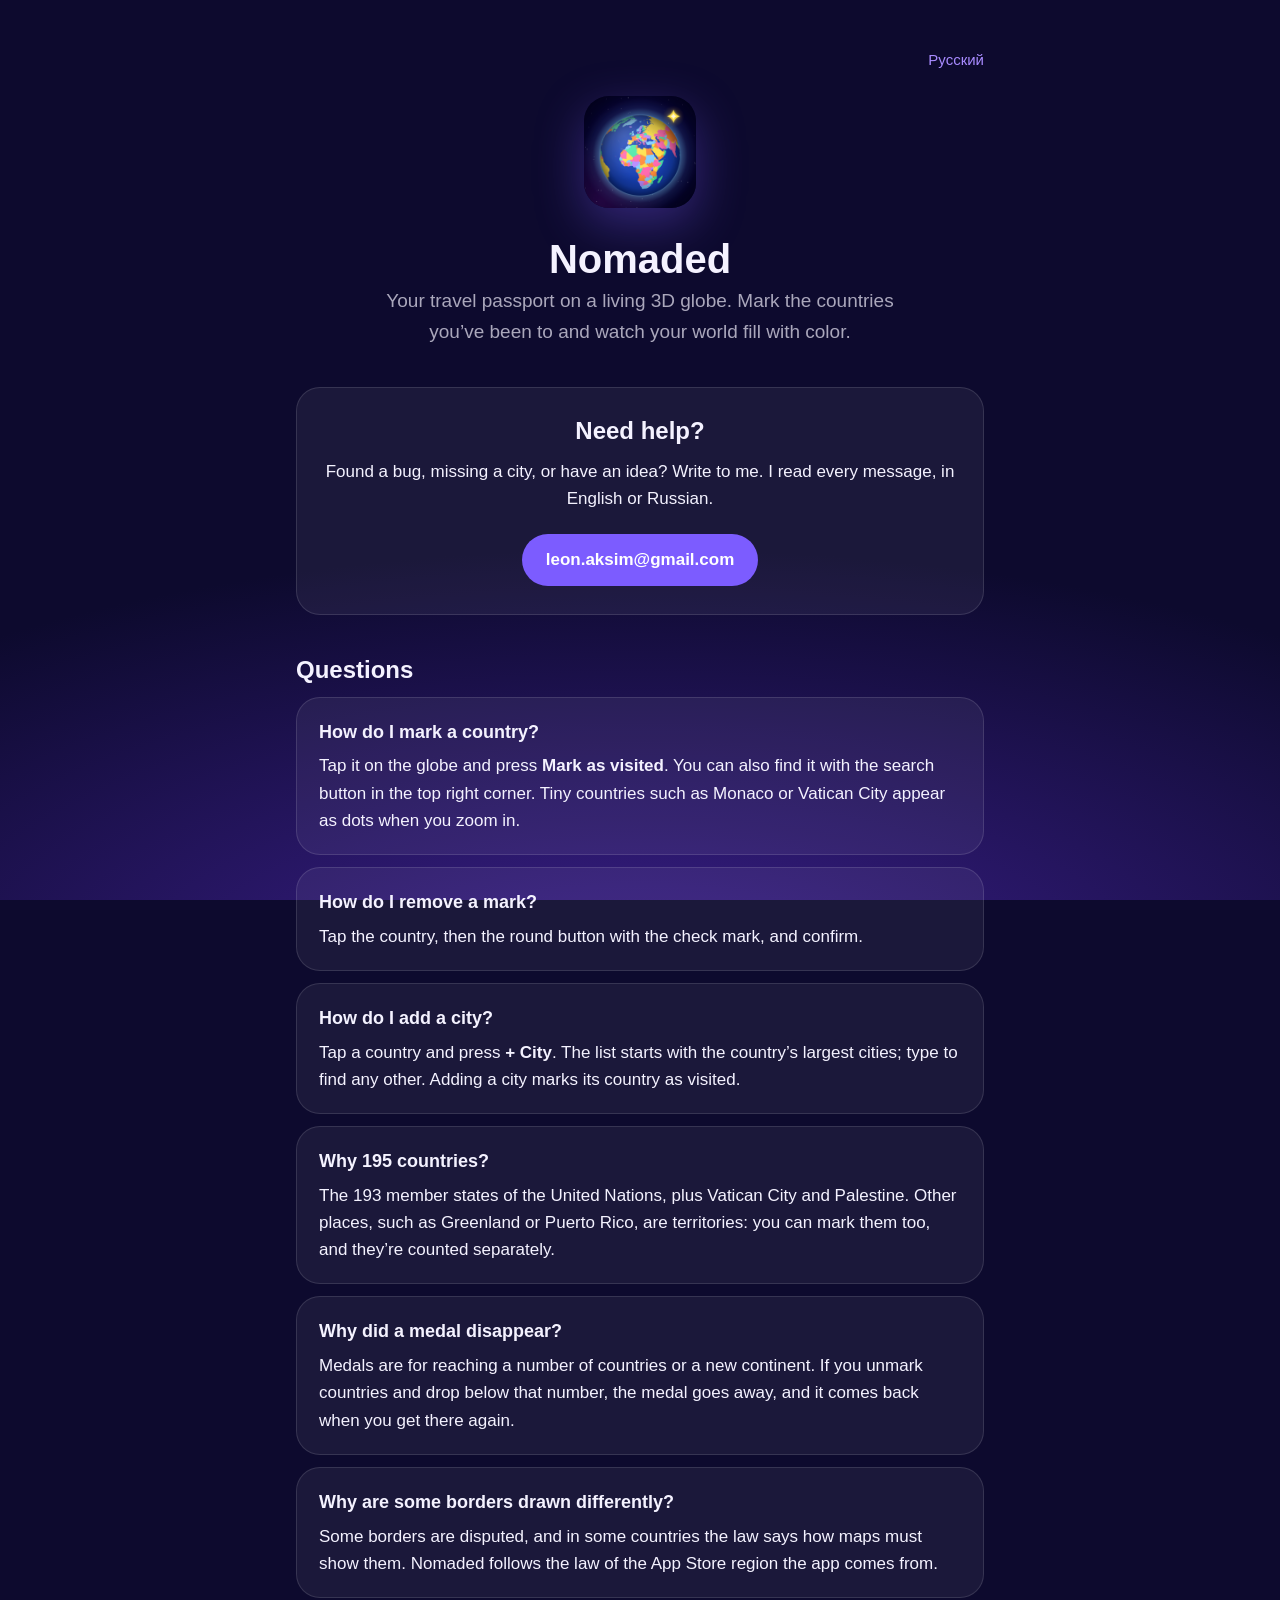
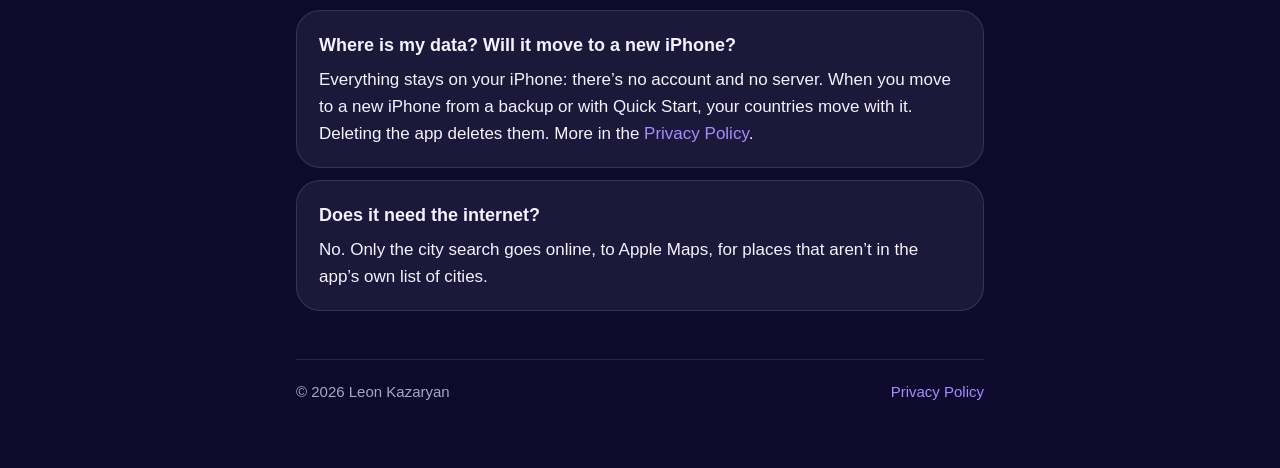
==== site/index.html @ 39128b69 "chore: add support site, store listing and App Store screenshot tool" ====
<!doctype html>
<html lang="en">
<head>
    <meta charset="utf-8">
    <meta name="viewport" content="width=device-width, initial-scale=1">
    <title>Nomaded Support</title>
    <meta name="description" content="Help and contact for Nomaded, your travel passport on a 3D globe.">
    <link rel="icon" href="icon.png">
    <link rel="apple-touch-icon" href="icon.png">
    <link rel="stylesheet" href="style.css">
</head>
<body>
<main>
    <nav class="top"><a href="ru/" hreflang="ru" lang="ru">Русский</a></nav>

    <header class="hero">
        <img src="icon.png" alt="" width="112" height="112">
        <h1>Nomaded</h1>
        <p class="lead">Your travel passport on a living 3D globe. Mark the countries you’ve been to and watch your world fill with color.</p>
    </header>

    <section class="card contact">
        <h2 style="margin-top: 0">Need help?</h2>
        <p>Found a bug, missing a city, or have an idea? Write to me. I read every message, in English or Russian.</p>
        <a class="button" href="mailto:leon.aksim@gmail.com?subject=Nomaded">leon.aksim@gmail.com</a>
    </section>

    <h2>Questions</h2>

    <section class="card">
        <h3>How do I mark a country?</h3>
        <p>Tap it on the globe and press <strong>Mark as visited</strong>. You can also find it with the search button in the top right corner. Tiny countries such as Monaco or Vatican City appear as dots when you zoom in.</p>
    </section>

    <section class="card">
        <h3>How do I remove a mark?</h3>
        <p>Tap the country, then the round button with the check mark, and confirm.</p>
    </section>

    <section class="card">
        <h3>How do I add a city?</h3>
        <p>Tap a country and press <strong>+ City</strong>. The list starts with the country’s largest cities; type to find any other. Adding a city marks its country as visited.</p>
    </section>

    <section class="card">
        <h3>Why 195 countries?</h3>
        <p>The 193 member states of the United Nations, plus Vatican City and Palestine. Other places, such as Greenland or Puerto Rico, are territories: you can mark them too, and they’re counted separately.</p>
    </section>

    <section class="card">
        <h3>Why did a medal disappear?</h3>
        <p>Medals are for reaching a number of countries or a new continent. If you unmark countries and drop below that number, the medal goes away, and it comes back when you get there again.</p>
    </section>

    <section class="card">
        <h3>Why are some borders drawn differently?</h3>
        <p>Some borders are disputed, and in some countries the law says how maps must show them. Nomaded follows the law of the App Store region the app comes from.</p>
    </section>

    <section class="card">
        <h3>Where is my data? Will it move to a new iPhone?</h3>
        <p>Everything stays on your iPhone: there’s no account and no server. When you move to a new iPhone from a backup or with Quick Start, your countries move with it. Deleting the app deletes them. More in the <a href="privacy.html">Privacy Policy</a>.</p>
    </section>

    <section class="card">
        <h3>Does it need the internet?</h3>
        <p>No. Only the city search goes online, to Apple Maps, for places that aren’t in the app’s own list of cities.</p>
    </section>

    <footer>
        <span>© 2026 Leon Kazaryan</span>
        <span><a href="privacy.html">Privacy Policy</a></span>
    </footer>
</main>
</body>
</html>
---- site/style.css ----
/* Nomaded's support site: the app's night sky and type, nothing else. Colors from Palette.swift. */
:root {
    color-scheme: dark;
    --night: #0d0a2e;
    --nebula: #3b1f8c;
    --accent: #7c5cff;
    --accent-light: #a88bff;
    --text: #f4f2ff;
    --secondary: rgba(244, 242, 255, 0.68);
    --card: rgba(255, 255, 255, 0.06);
    --hairline: rgba(255, 255, 255, 0.12);
}

* { box-sizing: border-box; }

html { background: var(--night); }

body {
    margin: 0;
    min-height: 100vh;
    background: radial-gradient(120% 70% at 50% 110%, var(--nebula) 0%, var(--night) 70%) fixed;
    color: var(--text);
    font: 17px/1.6 ui-rounded, -apple-system, BlinkMacSystemFont, "SF Pro Rounded", "Segoe UI", Roboto, sans-serif;
    -webkit-font-smoothing: antialiased;
}

main {
    max-width: 720px;
    margin: 0 auto;
    padding: 48px 16px 64px;
}

.top {
    display: flex;
    justify-content: flex-end;
    font-size: 15px;
}

.hero {
    text-align: center;
    margin: 24px 0 40px;
}

.hero img {
    width: 112px;
    height: 112px;
    border-radius: 25px;
    box-shadow: 0 16px 48px rgba(124, 92, 255, 0.35);
}

h1 {
    margin: 20px 0 4px;
    font-size: 40px;
    line-height: 1.15;
    font-weight: 800;
    overflow-wrap: break-word;
    hyphens: auto;
}

h2 {
    margin: 40px 0 12px;
    font-size: 24px;
    line-height: 1.25;
    font-weight: 700;
}

h3 {
    margin: 0 0 6px;
    font-size: 18px;
    font-weight: 700;
}

p, ul { margin: 0 0 14px; }

ul { padding-left: 22px; }

li { margin-bottom: 6px; }

.lead {
    color: var(--secondary);
    font-size: 19px;
    margin: 0 auto;
    max-width: 520px;
}

.meta { color: var(--secondary); font-size: 15px; }

a { color: var(--accent-light); text-decoration: none; }

a:hover { text-decoration: underline; }

.card {
    background: var(--card);
    border: 1px solid var(--hairline);
    border-radius: 24px;
    padding: 20px 22px;
    margin-bottom: 12px;
}

.card p:last-child, .card ul:last-child { margin-bottom: 0; }

.contact {
    text-align: center;
    padding: 28px 22px;
}

.button {
    display: inline-block;
    margin-top: 8px;
    padding: 12px 24px;
    border-radius: 999px;
    background: var(--accent);
    color: #fff;
    font-weight: 700;
    overflow-wrap: anywhere;
}

.button:hover { text-decoration: none; filter: brightness(1.1); }

.summary {
    border-color: rgba(168, 139, 255, 0.45);
    background: rgba(124, 92, 255, 0.12);
}

footer {
    margin-top: 48px;
    padding-top: 20px;
    border-top: 1px solid var(--hairline);
    color: var(--secondary);
    font-size: 15px;
    display: flex;
    flex-wrap: wrap;
    gap: 8px 20px;
    justify-content: space-between;
}

@media (max-width: 480px) {
    main { padding-top: 32px; }
    h1 { font-size: 32px; }
}
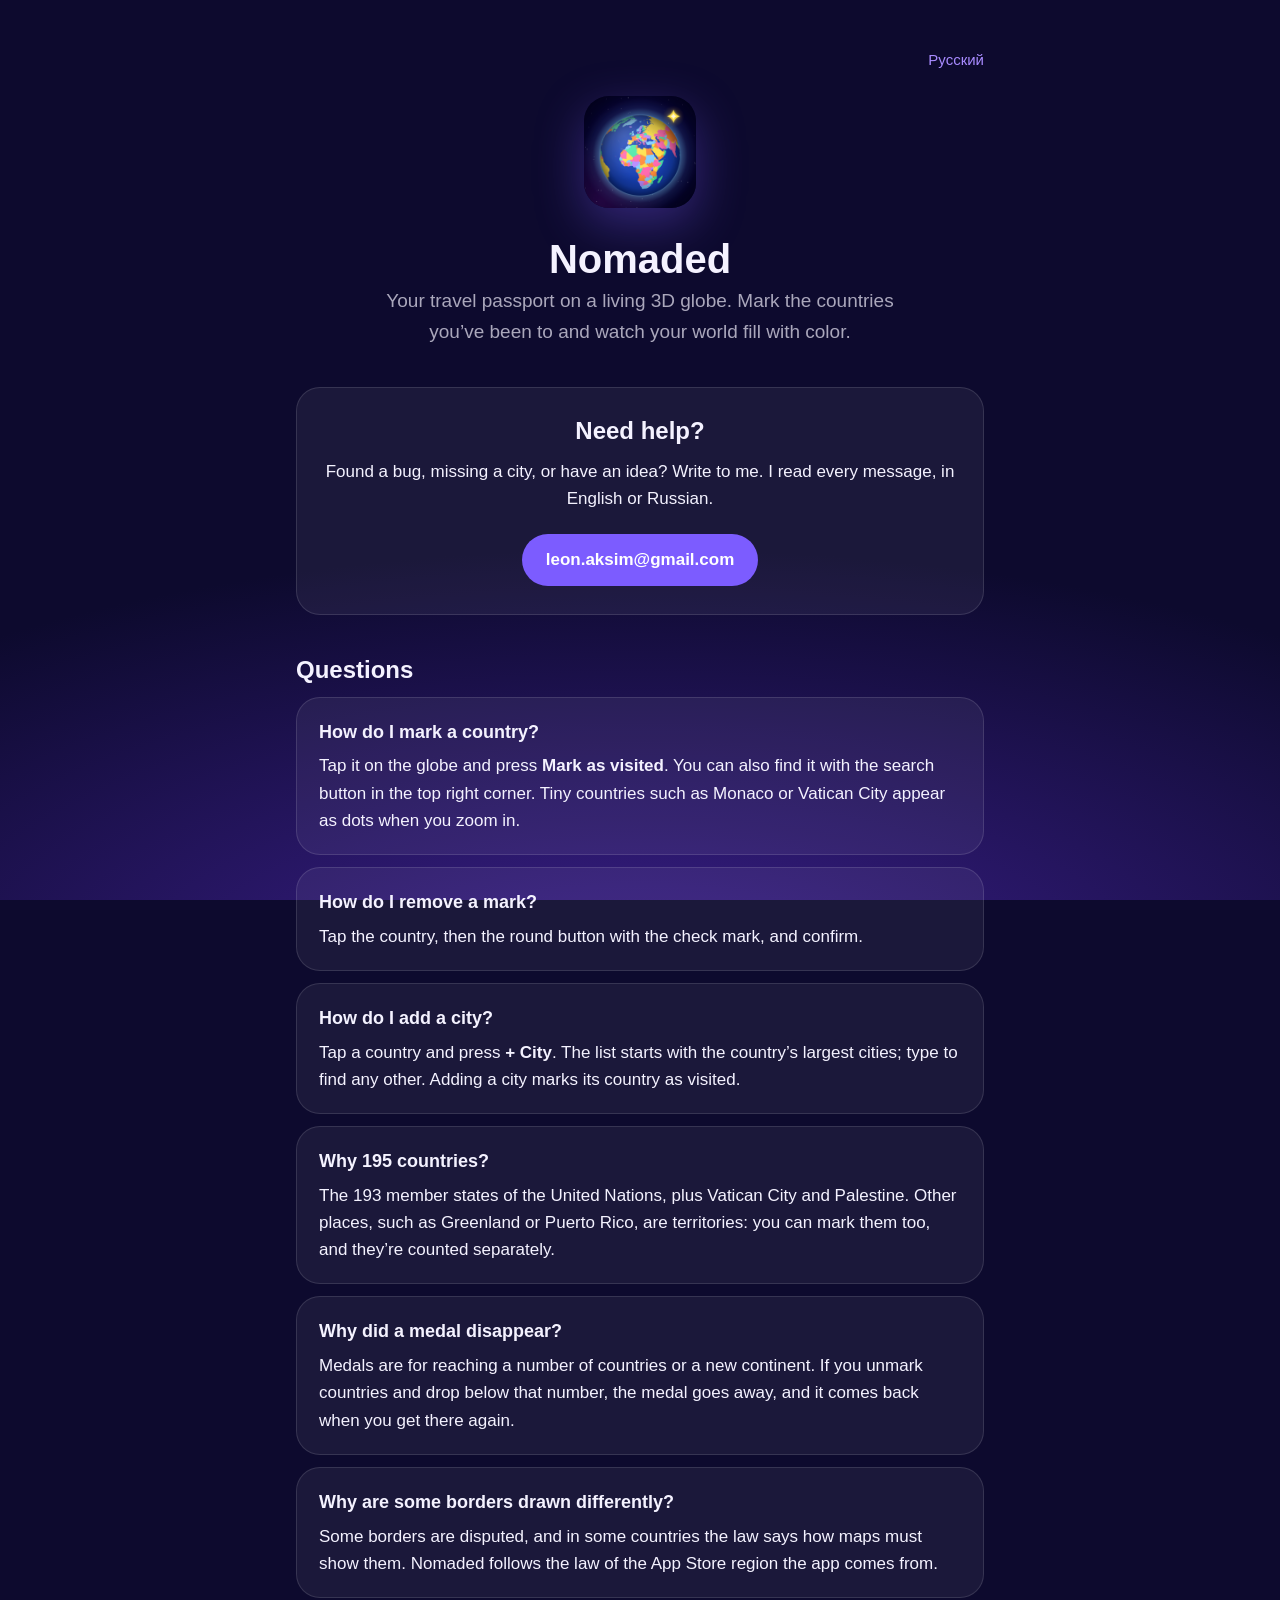
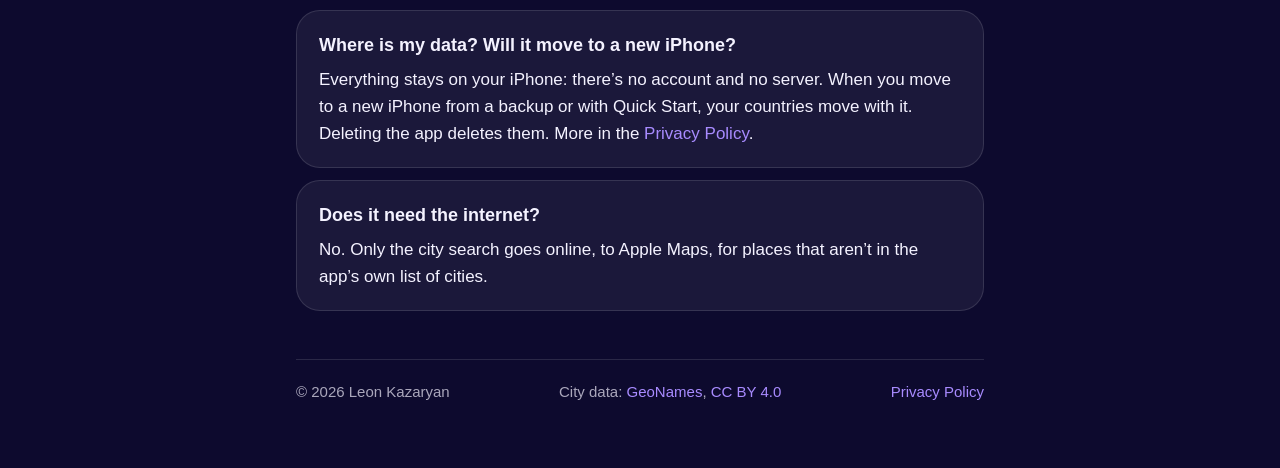
==== commit faf3475e: "Cities Major Update + Display of the cities of close locations" ====
--- a/site/index.html
+++ b/site/index.html
@@ -69,6 +69,7 @@
 
     <footer>
         <span>© 2026 Leon Kazaryan</span>
+        <span>City data: <a href="https://www.geonames.org">GeoNames</a>, <a href="https://creativecommons.org/licenses/by/4.0/">CC BY 4.0</a></span>
         <span><a href="privacy.html">Privacy Policy</a></span>
     </footer>
 </main>
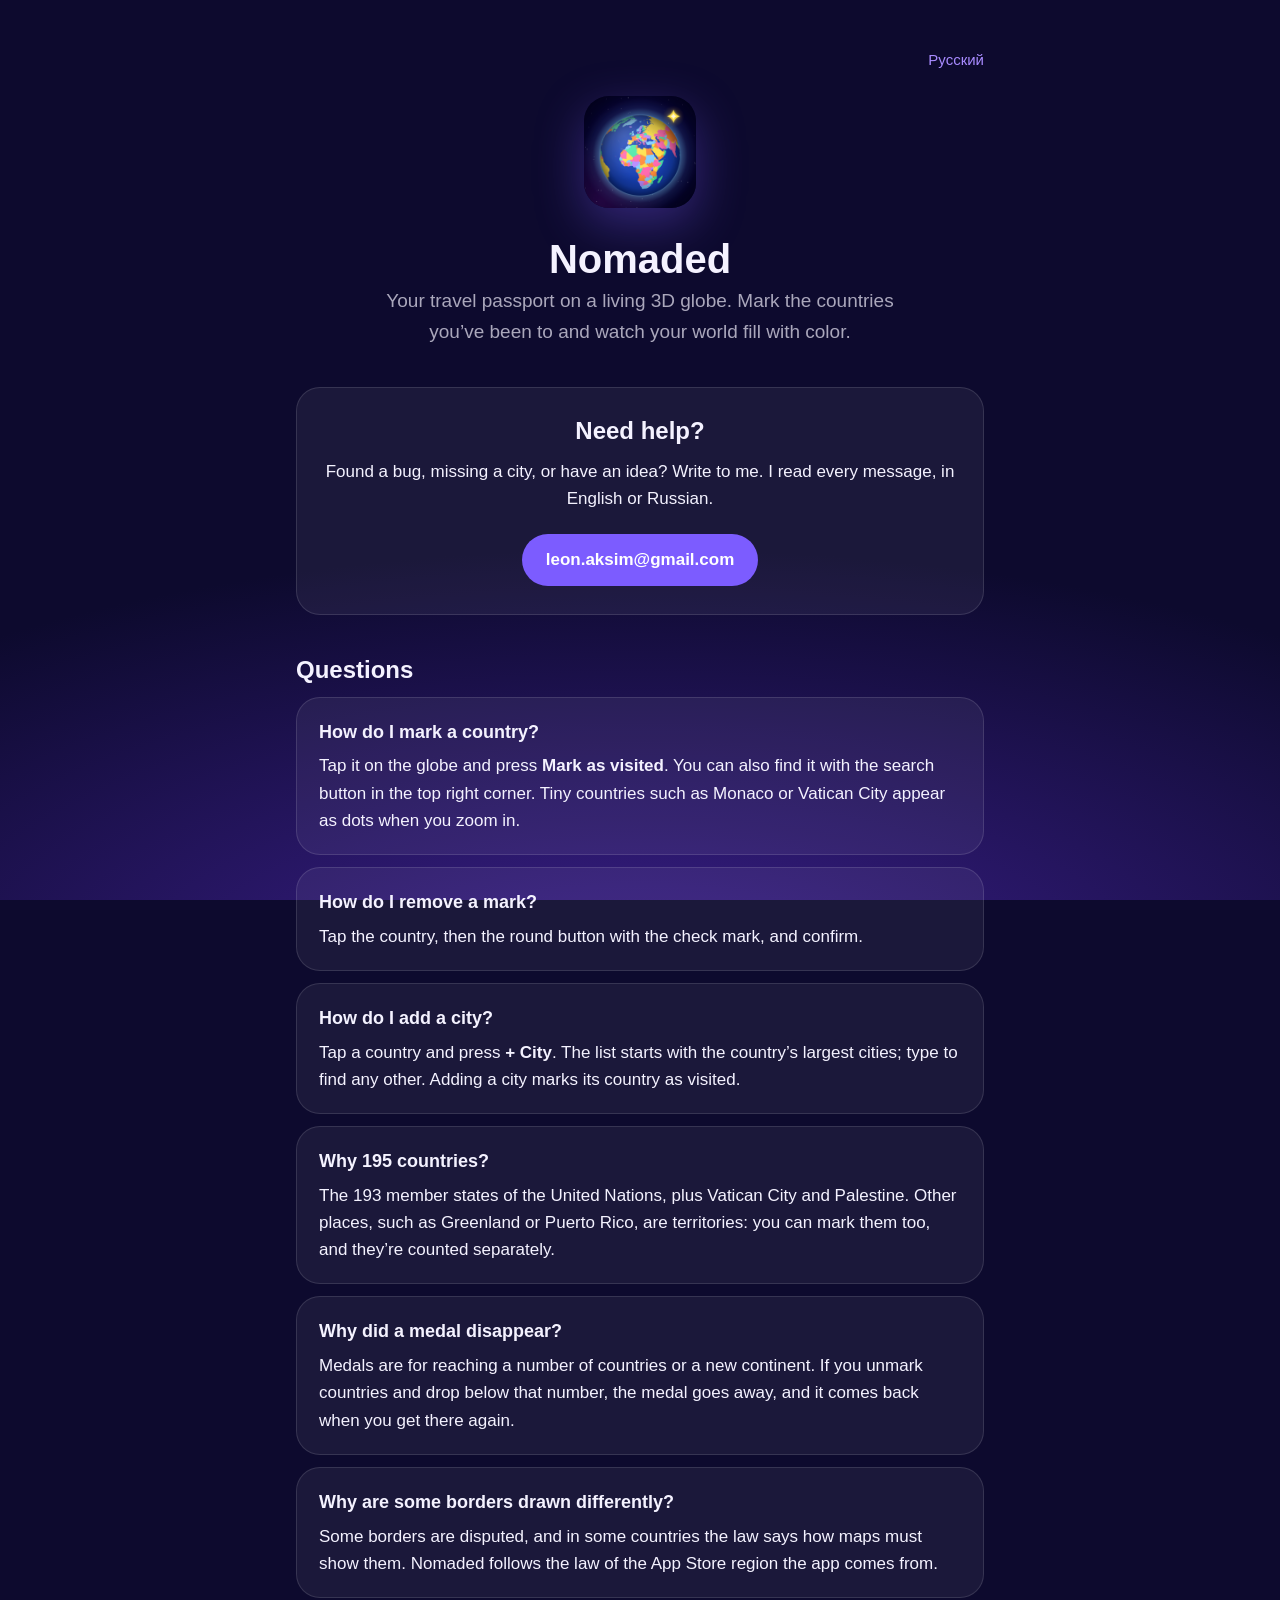
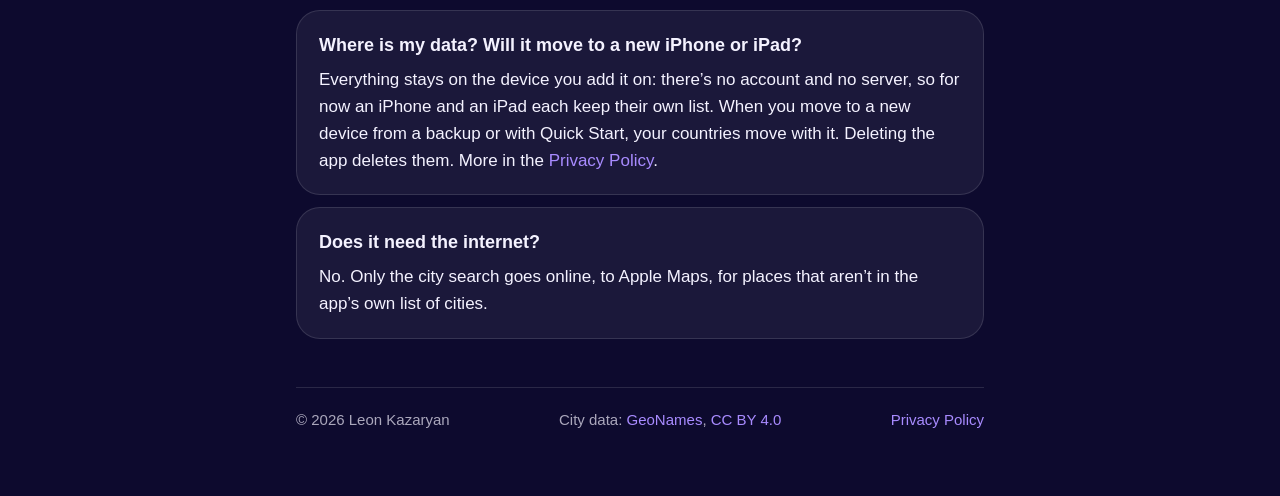
==== commit 570b1297: "IpadOS Support" ====
--- a/site/index.html
+++ b/site/index.html
@@ -58,8 +58,8 @@
     </section>
 
     <section class="card">
-        <h3>Where is my data? Will it move to a new iPhone?</h3>
-        <p>Everything stays on your iPhone: there’s no account and no server. When you move to a new iPhone from a backup or with Quick Start, your countries move with it. Deleting the app deletes them. More in the <a href="privacy.html">Privacy Policy</a>.</p>
+        <h3>Where is my data? Will it move to a new iPhone or iPad?</h3>
+        <p>Everything stays on the device you add it on: there’s no account and no server, so for now an iPhone and an iPad each keep their own list. When you move to a new device from a backup or with Quick Start, your countries move with it. Deleting the app deletes them. More in the <a href="privacy.html">Privacy Policy</a>.</p>
     </section>
 
     <section class="card">
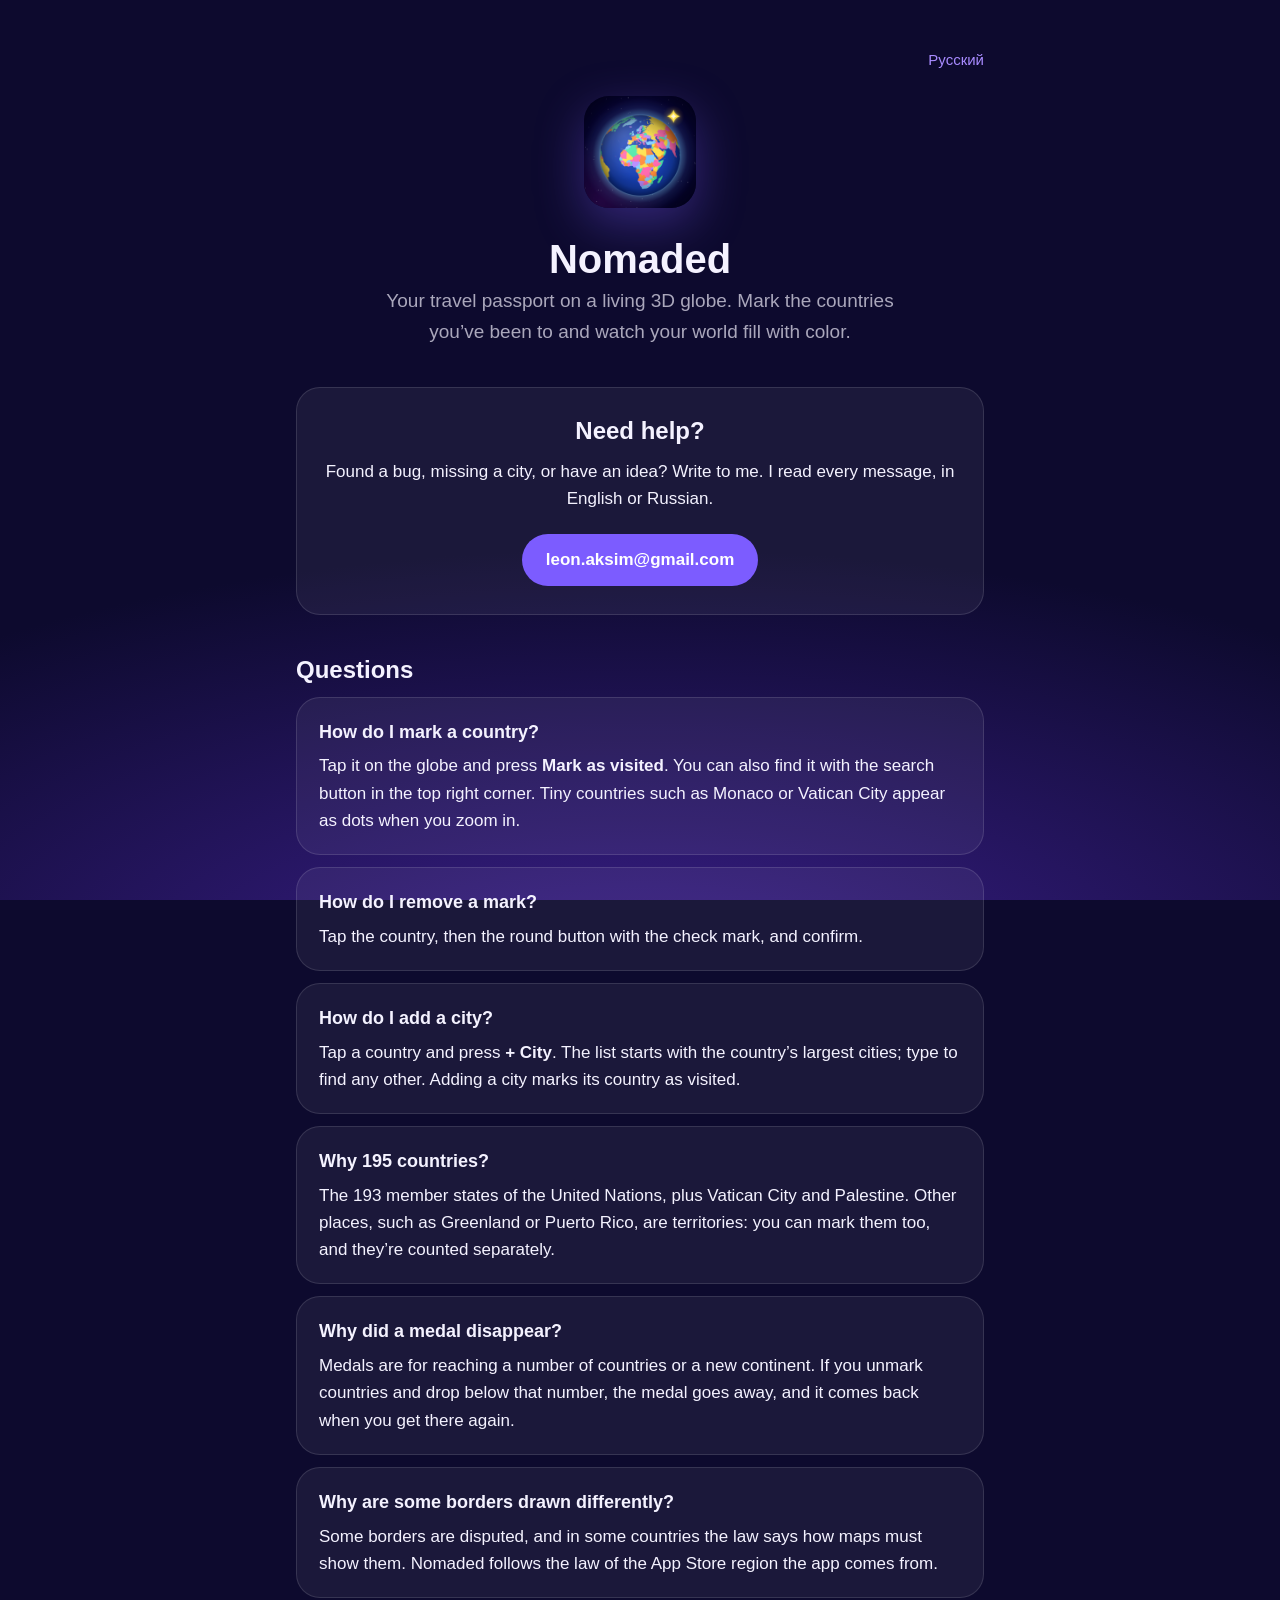
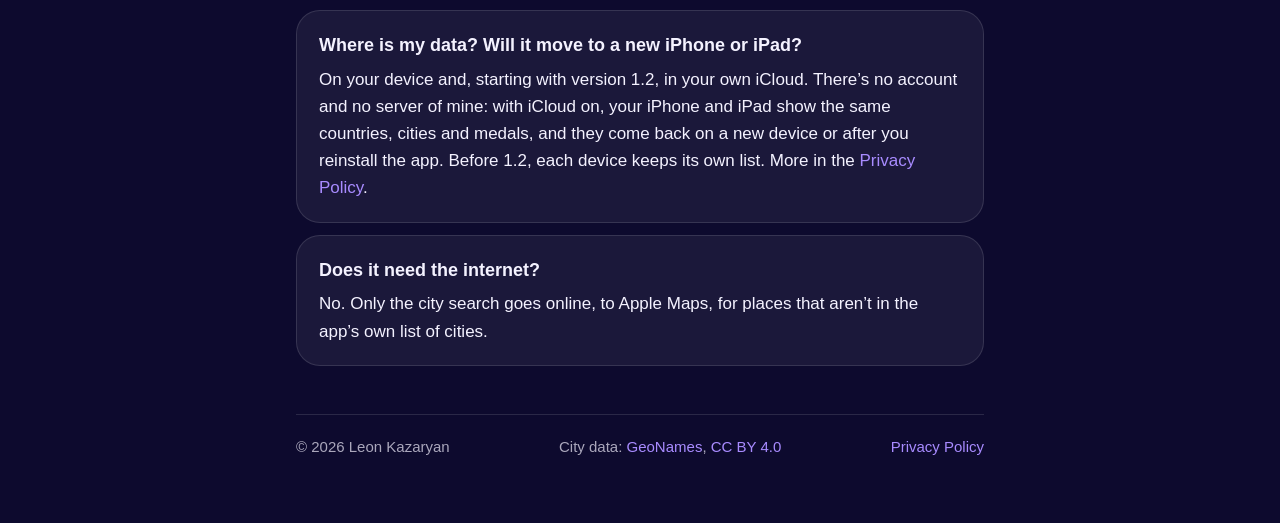
==== commit 68f7da93: "iCloud: Sesions, Cities, Countries and Medals Saved" ====
--- a/site/index.html
+++ b/site/index.html
@@ -59,7 +59,7 @@
 
     <section class="card">
         <h3>Where is my data? Will it move to a new iPhone or iPad?</h3>
-        <p>Everything stays on the device you add it on: there’s no account and no server, so for now an iPhone and an iPad each keep their own list. When you move to a new device from a backup or with Quick Start, your countries move with it. Deleting the app deletes them. More in the <a href="privacy.html">Privacy Policy</a>.</p>
+        <p>On your device and, starting with version 1.2, in your own iCloud. There’s no account and no server of mine: with iCloud on, your iPhone and iPad show the same countries, cities and medals, and they come back on a new device or after you reinstall the app. Before 1.2, each device keeps its own list. More in the <a href="privacy.html">Privacy Policy</a>.</p>
     </section>
 
     <section class="card">
